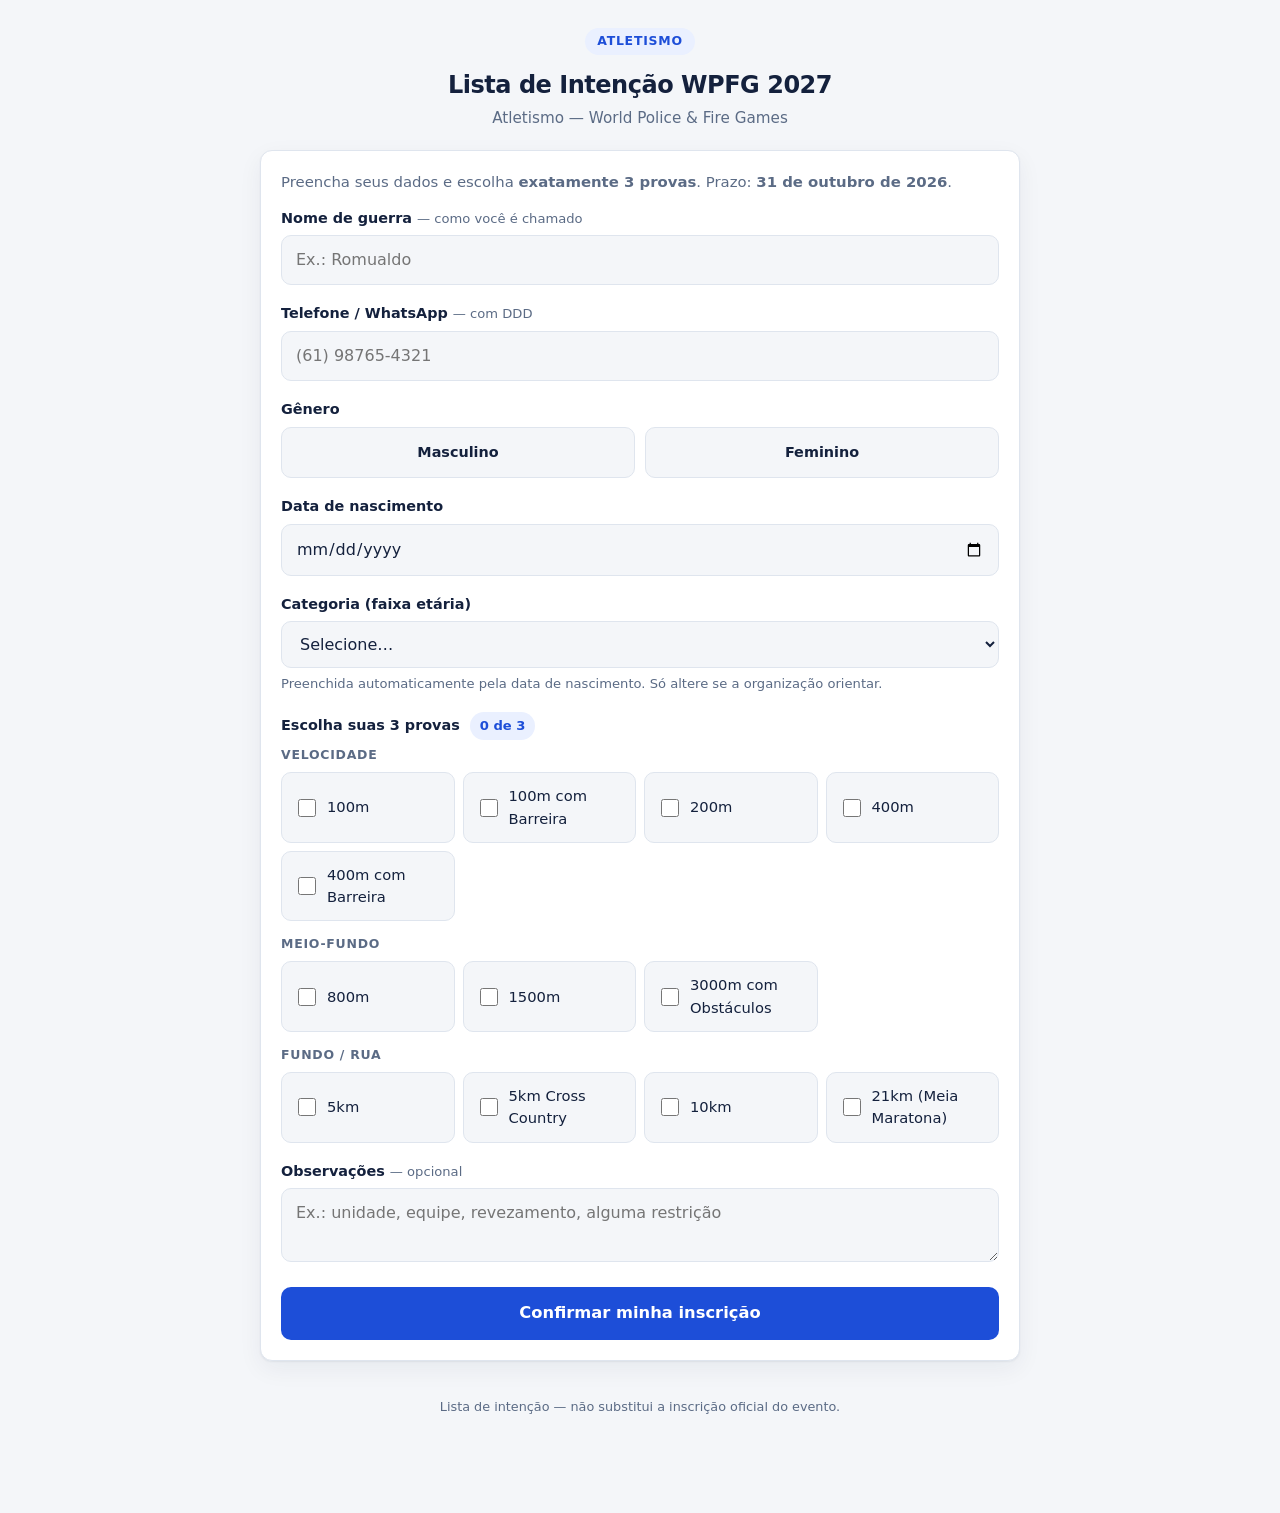
==== index.html @ 8f78e877 "Lista de Intencao WPFG 2027 - formulario de inscricao + painel do organizador Site estatico com Supa" ====
<!doctype html>
<html lang="pt-BR">
<head>
<meta charset="utf-8">
<meta name="viewport" content="width=device-width, initial-scale=1">
<title>Lista de Intenção WPFG 2027 - Atletismo</title>
<meta name="description" content="Formulário de intenção de participação no atletismo dos World Police &amp; Fire Games 2027.">
<link rel="stylesheet" href="assets/styles.css">
</head>
<body>
<div class="container">

  <header class="topo">
    <span class="faixa">Atletismo</span>
    <h1 id="titulo">Lista de Intenção WPFG 2027</h1>
    <p id="subtitulo">World Police &amp; Fire Games</p>
  </header>

  <div id="avisoLocal" class="aviso aviso-atencao" hidden>
    <strong>Modo de teste.</strong> O banco de dados ainda não foi configurado —
    as inscrições ficam salvas apenas neste navegador. Veja o
    <code>README.md</code> para publicar de verdade.
  </div>

  <div id="telaFormulario">
    <div class="card">
      <p style="margin-top:0;color:var(--suave);font-size:.93rem">
        Preencha seus dados e escolha <strong>exatamente 3 provas</strong>.
        Prazo: <strong id="prazo">—</strong>.
      </p>

      <form id="form" novalidate>

        <div class="campo">
          <label for="nome">Nome de guerra <span class="dica">— como você é chamado</span></label>
          <input type="text" id="nome" name="nome" autocomplete="name" placeholder="Ex.: Romualdo" maxlength="40" required>
        </div>

        <div class="campo">
          <label for="telefone">Telefone / WhatsApp <span class="dica">— com DDD</span></label>
          <input type="tel" id="telefone" name="telefone" inputmode="numeric" placeholder="(61) 98765-4321" required>
        </div>

        <div class="campo">
          <label>Gênero</label>
          <div class="genero">
            <label><input type="radio" name="genero" value="Masculino" required><span>Masculino</span></label>
            <label><input type="radio" name="genero" value="Feminino"><span>Feminino</span></label>
          </div>
        </div>

        <div class="campo">
          <label for="nascimento">Data de nascimento</label>
          <input type="date" id="nascimento" name="nascimento" required>
          <div id="categoriaAuto" class="categoria-auto" hidden></div>
        </div>

        <div class="campo">
          <label for="categoria">Categoria (faixa etária)</label>
          <select id="categoria" name="categoria" required>
            <option value="">Selecione…</option>
          </select>
          <p class="dica" style="margin:6px 0 0">
            Preenchida automaticamente pela data de nascimento. Só altere se a organização orientar.
          </p>
        </div>

        <div class="campo">
          <label style="display:flex;align-items:center;gap:10px;flex-wrap:wrap">
            Escolha suas 3 provas
            <span id="contador" class="contador">0 de 3</span>
          </label>
          <div id="listaProvas"></div>
        </div>

        <div class="campo">
          <label for="observacoes">Observações <span class="dica">— opcional</span></label>
          <textarea id="observacoes" name="observacoes" rows="2" maxlength="200"
            placeholder="Ex.: unidade, equipe, revezamento, alguma restrição"></textarea>
        </div>

        <div id="erro" class="aviso aviso-erro" hidden></div>

        <button type="submit" id="enviar" class="btn-principal">Confirmar minha inscrição</button>
      </form>
    </div>
  </div>

  <div id="telaSucesso" class="card sucesso" hidden>
    <div class="marca">✅</div>
    <h2>Inscrição registrada!</h2>
    <p style="color:var(--suave);margin:0">Sua intenção de participação foi enviada para a organização.</p>
    <dl class="resumo" id="resumo"></dl>
    <div style="margin-top:22px;display:flex;gap:8px;justify-content:center;flex-wrap:wrap">
      <button type="button" class="btn-sec" id="btnOutro">Inscrever outro atleta</button>
      <a id="btnDuvidas" class="btn-sec" style="text-decoration:none;display:none" target="_blank" rel="noopener">Falar com o organizador</a>
    </div>
  </div>

  <p class="rodape">Lista de intenção — não substitui a inscrição oficial do evento.</p>
</div>

<script src="config.js"></script>
<script src="assets/dados.js"></script>
<script src="assets/api.js"></script>
<script>
(function () {
  const $ = function (id) { return document.getElementById(id); };
  const selecionadas = new Set();

  /* ---------- textos vindos do config ---------- */
  if (CONFIG.EVENTO) { $('titulo').textContent = CONFIG.EVENTO; document.title = CONFIG.EVENTO; }
  if (CONFIG.SUBTITULO) $('subtitulo').textContent = CONFIG.SUBTITULO;
  $('prazo').textContent = CONFIG.PRAZO || 'a definir';
  if (!supabaseConfigurado()) $('avisoLocal').hidden = false;
  if (CONFIG.WHATSAPP_ORGANIZADOR) {
    const a = $('btnDuvidas');
    a.href = linkWhatsApp(CONFIG.WHATSAPP_ORGANIZADOR, 'Olá! Falo sobre a lista do WPFG 2027.');
    a.style.display = 'inline-block';
  }

  /* ---------- categorias ---------- */
  const selCategoria = $('categoria');
  CATEGORIAS.forEach(function (c) {
    const o = document.createElement('option');
    o.value = c; o.textContent = c;
    selCategoria.appendChild(o);
  });

  /* ---------- provas ---------- */
  const lista = $('listaProvas');
  GRUPOS_PROVAS.forEach(function (grupo) {
    const bloco = document.createElement('div');
    bloco.className = 'grupo-provas';
    const h = document.createElement('h3');
    h.textContent = grupo.nome;
    bloco.appendChild(h);

    const grade = document.createElement('div');
    grade.className = 'provas';
    grupo.provas.forEach(function (prova) {
      const lab = document.createElement('label');
      lab.className = 'prova';
      const inp = document.createElement('input');
      inp.type = 'checkbox';
      inp.value = prova;
      lab.appendChild(inp);
      lab.appendChild(document.createTextNode(prova));
      inp.addEventListener('change', function () {
        if (inp.checked) {
          if (selecionadas.size >= 3) { inp.checked = false; return; }
          selecionadas.add(prova);
        } else {
          selecionadas.delete(prova);
        }
        atualizarContador();
      });
      grade.appendChild(lab);
    });
    bloco.appendChild(grade);
    lista.appendChild(bloco);
  });

  function atualizarContador() {
    const c = $('contador');
    c.textContent = selecionadas.size + ' de 3';
    c.classList.toggle('completo', selecionadas.size === 3);
    document.querySelectorAll('.prova').forEach(function (lab) {
      const inp = lab.querySelector('input');
      const bloqueia = selecionadas.size >= 3 && !inp.checked;
      lab.classList.toggle('bloqueada', bloqueia);
      inp.disabled = bloqueia;
    });
  }
  atualizarContador();

  /* ---------- telefone com máscara ---------- */
  const tel = $('telefone');
  tel.addEventListener('input', function () { tel.value = formatarTelefone(tel.value); });

  /* ---------- categoria automática ---------- */
  const nasc = $('nascimento');
  nasc.addEventListener('change', function () {
    const box = $('categoriaAuto');
    const idade = idadeNaReferencia(nasc.value);
    const cat = categoriaPorIdade(idade);
    if (cat) {
      selCategoria.value = cat;
      box.className = 'categoria-auto';
      box.textContent = 'Em ' + DATA_REFERENCIA.slice(0, 4) + ' você terá ' + idade + ' anos → categoria ' + cat + '.';
      box.hidden = false;
    } else if (idade !== null) {
      box.className = 'categoria-auto erro';
      box.textContent = 'Idade calculada: ' + idade + ' anos. A categoria mínima é 18 anos — confira a data.';
      box.hidden = false;
    } else {
      box.hidden = true;
    }
  });

  /* ---------- envio ---------- */
  function mostrarErro(msg) {
    const e = $('erro');
    e.textContent = msg;
    e.hidden = false;
    e.scrollIntoView({ behavior: 'smooth', block: 'center' });
  }

  $('form').addEventListener('submit', async function (ev) {
    ev.preventDefault();
    $('erro').hidden = true;

    const nome = $('nome').value.trim();
    const generoEl = document.querySelector('input[name=genero]:checked');
    const provas = Array.from(selecionadas);

    if (nome.length < 2) return mostrarErro('Escreva seu nome de guerra.');
    if (!telefoneValido(tel.value)) return mostrarErro('Telefone inválido. Use DDD + número, ex.: (61) 98765-4321.');
    if (!generoEl) return mostrarErro('Escolha o gênero.');
    if (!nasc.value) return mostrarErro('Informe a data de nascimento.');
    if (!selCategoria.value) return mostrarErro('Selecione a categoria (faixa etária).');
    if (provas.length !== 3) return mostrarErro('Escolha exatamente 3 provas — você marcou ' + provas.length + '.');

    const atleta = {
      nome: nome,
      telefone: somenteDigitos(tel.value),
      genero: generoEl.value,
      nascimento: nasc.value,
      categoria: selCategoria.value,
      prova1: provas[0],
      prova2: provas[1],
      prova3: provas[2],
      observacoes: $('observacoes').value.trim() || null
    };

    const btn = $('enviar');
    btn.disabled = true;
    btn.textContent = 'Enviando…';
    try {
      await inscrever(atleta);
      mostrarSucesso(atleta);
    } catch (err) {
      mostrarErro(err.duplicado
        ? 'Este telefone já está inscrito. Se precisar corrigir algo, fale com o organizador.'
        : ('Não consegui enviar: ' + err.message));
    } finally {
      btn.disabled = false;
      btn.textContent = 'Confirmar minha inscrição';
    }
  });

  function mostrarSucesso(a) {
    const linhas = [
      ['Nome de guerra', a.nome],
      ['Telefone', formatarTelefone(a.telefone)],
      ['Gênero', a.genero],
      ['Categoria', a.categoria],
      ['Prova 1', a.prova1],
      ['Prova 2', a.prova2],
      ['Prova 3', a.prova3]
    ];
    const dl = $('resumo');
    dl.innerHTML = '';
    linhas.forEach(function (l) {
      const div = document.createElement('div');
      const dt = document.createElement('dt');
      dt.textContent = l[0];
      const st = document.createElement('strong');
      st.textContent = l[1];
      div.appendChild(dt);
      div.appendChild(st);
      dl.appendChild(div);
    });
    $('telaFormulario').hidden = true;
    $('telaSucesso').hidden = false;
    window.scrollTo({ top: 0, behavior: 'smooth' });
  }

  $('btnOutro').addEventListener('click', function () {
    $('form').reset();
    selecionadas.clear();
    document.querySelectorAll('.prova input').forEach(function (i) { i.checked = false; });
    atualizarContador();
    $('categoriaAuto').hidden = true;
    $('telaSucesso').hidden = true;
    $('telaFormulario').hidden = false;
    window.scrollTo({ top: 0, behavior: 'smooth' });
  });
})();
</script>
</body>
</html>
---- assets/styles.css ----
:root {
  --bg: #f4f6f9;
  --card: #ffffff;
  --texto: #14213d;
  --suave: #5b6b85;
  --borda: #dfe5ee;
  --azul: #1d4ed8;
  --azul-claro: #eaf0ff;
  --vermelho: #be123c;
  --vermelho-claro: #ffeef3;
  --verde: #047857;
  --verde-claro: #e7f6f0;
  --amarelo-claro: #fff7e6;
  --amarelo-borda: #f0c674;
  --raio: 12px;
  --sombra: 0 1px 2px rgba(20, 33, 61, .06), 0 8px 24px rgba(20, 33, 61, .06);
}

@media (prefers-color-scheme: dark) {
  :root {
    --bg: #0e1420;
    --card: #161d2b;
    --texto: #e8edf6;
    --suave: #9aa8c0;
    --borda: #27324a;
    --azul: #6b9bff;
    --azul-claro: #1b2740;
    --vermelho: #ff8ba7;
    --vermelho-claro: #331a24;
    --verde: #4ade9f;
    --verde-claro: #133029;
    --amarelo-claro: #2e2717;
    --amarelo-borda: #6b5726;
    --sombra: 0 1px 2px rgba(0, 0, 0, .3), 0 8px 24px rgba(0, 0, 0, .25);
  }
}

* { box-sizing: border-box; }

body {
  margin: 0;
  padding: 0 16px 64px;
  background: var(--bg);
  color: var(--texto);
  font-family: system-ui, -apple-system, "Segoe UI", Roboto, sans-serif;
  font-size: 16px;
  line-height: 1.5;
  -webkit-text-size-adjust: 100%;
}

.container { max-width: 760px; margin: 0 auto; }
.container-largo { max-width: 1100px; margin: 0 auto; }

header.topo {
  text-align: center;
  padding: 28px 8px 20px;
}
header.topo h1 { font-size: 1.5rem; margin: 0 0 4px; letter-spacing: -.02em; }
header.topo p { margin: 0; color: var(--suave); font-size: .95rem; }
.faixa {
  display: inline-block;
  margin-bottom: 12px;
  padding: 4px 12px;
  border-radius: 999px;
  background: var(--azul-claro);
  color: var(--azul);
  font-size: .78rem;
  font-weight: 600;
  letter-spacing: .06em;
  text-transform: uppercase;
}

.card {
  background: var(--card);
  border: 1px solid var(--borda);
  border-radius: var(--raio);
  box-shadow: var(--sombra);
  padding: 20px;
  margin-bottom: 16px;
}

label { display: block; font-weight: 600; font-size: .9rem; margin-bottom: 6px; }
.dica { font-weight: 400; color: var(--suave); font-size: .82rem; }

input[type=text], input[type=tel], input[type=date], select, textarea {
  width: 100%;
  padding: 12px 14px;
  font: inherit;
  color: var(--texto);
  background: var(--bg);
  border: 1px solid var(--borda);
  border-radius: 10px;
  outline: none;
}
input:focus, select:focus, textarea:focus {
  border-color: var(--azul);
  box-shadow: 0 0 0 3px var(--azul-claro);
}
.campo { margin-bottom: 18px; }

.genero { display: grid; grid-template-columns: 1fr 1fr; gap: 10px; }
.genero label {
  margin: 0;
  padding: 14px;
  text-align: center;
  border: 1px solid var(--borda);
  border-radius: 10px;
  background: var(--bg);
  cursor: pointer;
  font-weight: 600;
}
.genero input { position: absolute; opacity: 0; }
.genero input:checked + span { color: var(--azul); }
.genero label:has(input:checked) {
  border-color: var(--azul);
  background: var(--azul-claro);
  box-shadow: 0 0 0 1px var(--azul);
}
.genero label:has(input[value=Feminino]:checked) {
  border-color: var(--vermelho);
  background: var(--vermelho-claro);
  box-shadow: 0 0 0 1px var(--vermelho);
}
.genero label:has(input[value=Feminino]:checked) span { color: var(--vermelho); }

.categoria-auto {
  margin-top: 8px;
  padding: 10px 12px;
  border-radius: 10px;
  background: var(--verde-claro);
  color: var(--verde);
  font-weight: 600;
  font-size: .9rem;
}
.categoria-auto.erro { background: var(--vermelho-claro); color: var(--vermelho); }

.grupo-provas { margin-bottom: 14px; }
.grupo-provas h3 {
  font-size: .78rem;
  text-transform: uppercase;
  letter-spacing: .06em;
  color: var(--suave);
  margin: 0 0 8px;
}
.provas { display: grid; grid-template-columns: repeat(auto-fill, minmax(150px, 1fr)); gap: 8px; }
.prova {
  position: relative;
  display: flex;
  align-items: center;
  gap: 8px;
  padding: 12px;
  border: 1px solid var(--borda);
  border-radius: 10px;
  background: var(--bg);
  cursor: pointer;
  font-size: .92rem;
  font-weight: 500;
  margin: 0;
}
.prova input { width: 18px; height: 18px; accent-color: var(--azul); flex: none; }
.prova:has(input:checked) {
  border-color: var(--azul);
  background: var(--azul-claro);
  color: var(--azul);
  font-weight: 600;
}
.prova.bloqueada { opacity: .45; cursor: not-allowed; }

.contador {
  display: inline-block;
  padding: 4px 10px;
  border-radius: 999px;
  font-size: .82rem;
  font-weight: 700;
  background: var(--azul-claro);
  color: var(--azul);
}
.contador.completo { background: var(--verde-claro); color: var(--verde); }

button {
  font: inherit;
  font-weight: 600;
  border-radius: 10px;
  border: 1px solid transparent;
  padding: 13px 18px;
  cursor: pointer;
}
.btn-principal { width: 100%; background: var(--azul); color: #fff; font-size: 1.02rem; }
.btn-principal:disabled { opacity: .5; cursor: not-allowed; }
.btn-sec {
  background: var(--card);
  color: var(--texto);
  border-color: var(--borda);
  padding: 9px 14px;
  font-size: .88rem;
}
.btn-sec:hover { border-color: var(--azul); color: var(--azul); }
.btn-verde { background: var(--verde); color: #fff; }

.aviso {
  padding: 12px 14px;
  border-radius: 10px;
  font-size: .9rem;
  margin-bottom: 16px;
}
.aviso-erro { background: var(--vermelho-claro); color: var(--vermelho); }
.aviso-ok { background: var(--verde-claro); color: var(--verde); }
.aviso-atencao { background: var(--amarelo-claro); border: 1px solid var(--amarelo-borda); }

.sucesso { text-align: center; padding: 28px 20px; }
.sucesso .marca { font-size: 3rem; line-height: 1; }
.sucesso h2 { margin: 12px 0 6px; }
.resumo {
  text-align: left;
  margin: 20px auto 0;
  max-width: 420px;
  border-top: 1px solid var(--borda);
}
.resumo div {
  display: flex;
  justify-content: space-between;
  gap: 16px;
  padding: 10px 2px;
  border-bottom: 1px solid var(--borda);
  font-size: .92rem;
}
.resumo dt { color: var(--suave); }
.resumo strong { text-align: right; }

/* ---------- painel ---------- */
.barra {
  display: flex;
  flex-wrap: wrap;
  gap: 8px;
  align-items: center;
  margin-bottom: 16px;
}
.barra .espaco { flex: 1; }

.metricas { display: grid; grid-template-columns: repeat(auto-fit, minmax(130px, 1fr)); gap: 10px; margin-bottom: 16px; }
.metrica { background: var(--card); border: 1px solid var(--borda); border-radius: var(--raio); padding: 14px; }
.metrica b { display: block; font-size: 1.7rem; line-height: 1.1; }
.metrica span { color: var(--suave); font-size: .82rem; }

.tabela-wrap { overflow-x: auto; }
table { width: 100%; border-collapse: collapse; font-size: .9rem; }
th, td { padding: 9px 10px; text-align: left; border-bottom: 1px solid var(--borda); white-space: nowrap; }
th { font-size: .76rem; text-transform: uppercase; letter-spacing: .05em; color: var(--suave); font-weight: 700; }
tbody tr:nth-child(even) { background: color-mix(in srgb, var(--bg) 55%, transparent); }
td.provas-cel { white-space: normal; }

h2.genero-titulo {
  margin: 24px 0 10px;
  font-size: 1.15rem;
  display: flex;
  align-items: center;
  gap: 8px;
}
h2.masc { color: var(--azul); }
h2.fem { color: var(--vermelho); }
tr.faixa-linha td {
  background: var(--azul-claro);
  font-weight: 700;
  font-size: .84rem;
  color: var(--azul);
}
.fem tr.faixa-linha td, .bloco-fem tr.faixa-linha td { background: var(--vermelho-claro); color: var(--vermelho); }

a { color: var(--azul); }
.vazio { color: var(--suave); text-align: center; padding: 28px; }
.rodape { text-align: center; color: var(--suave); font-size: .8rem; padding: 20px 0; }
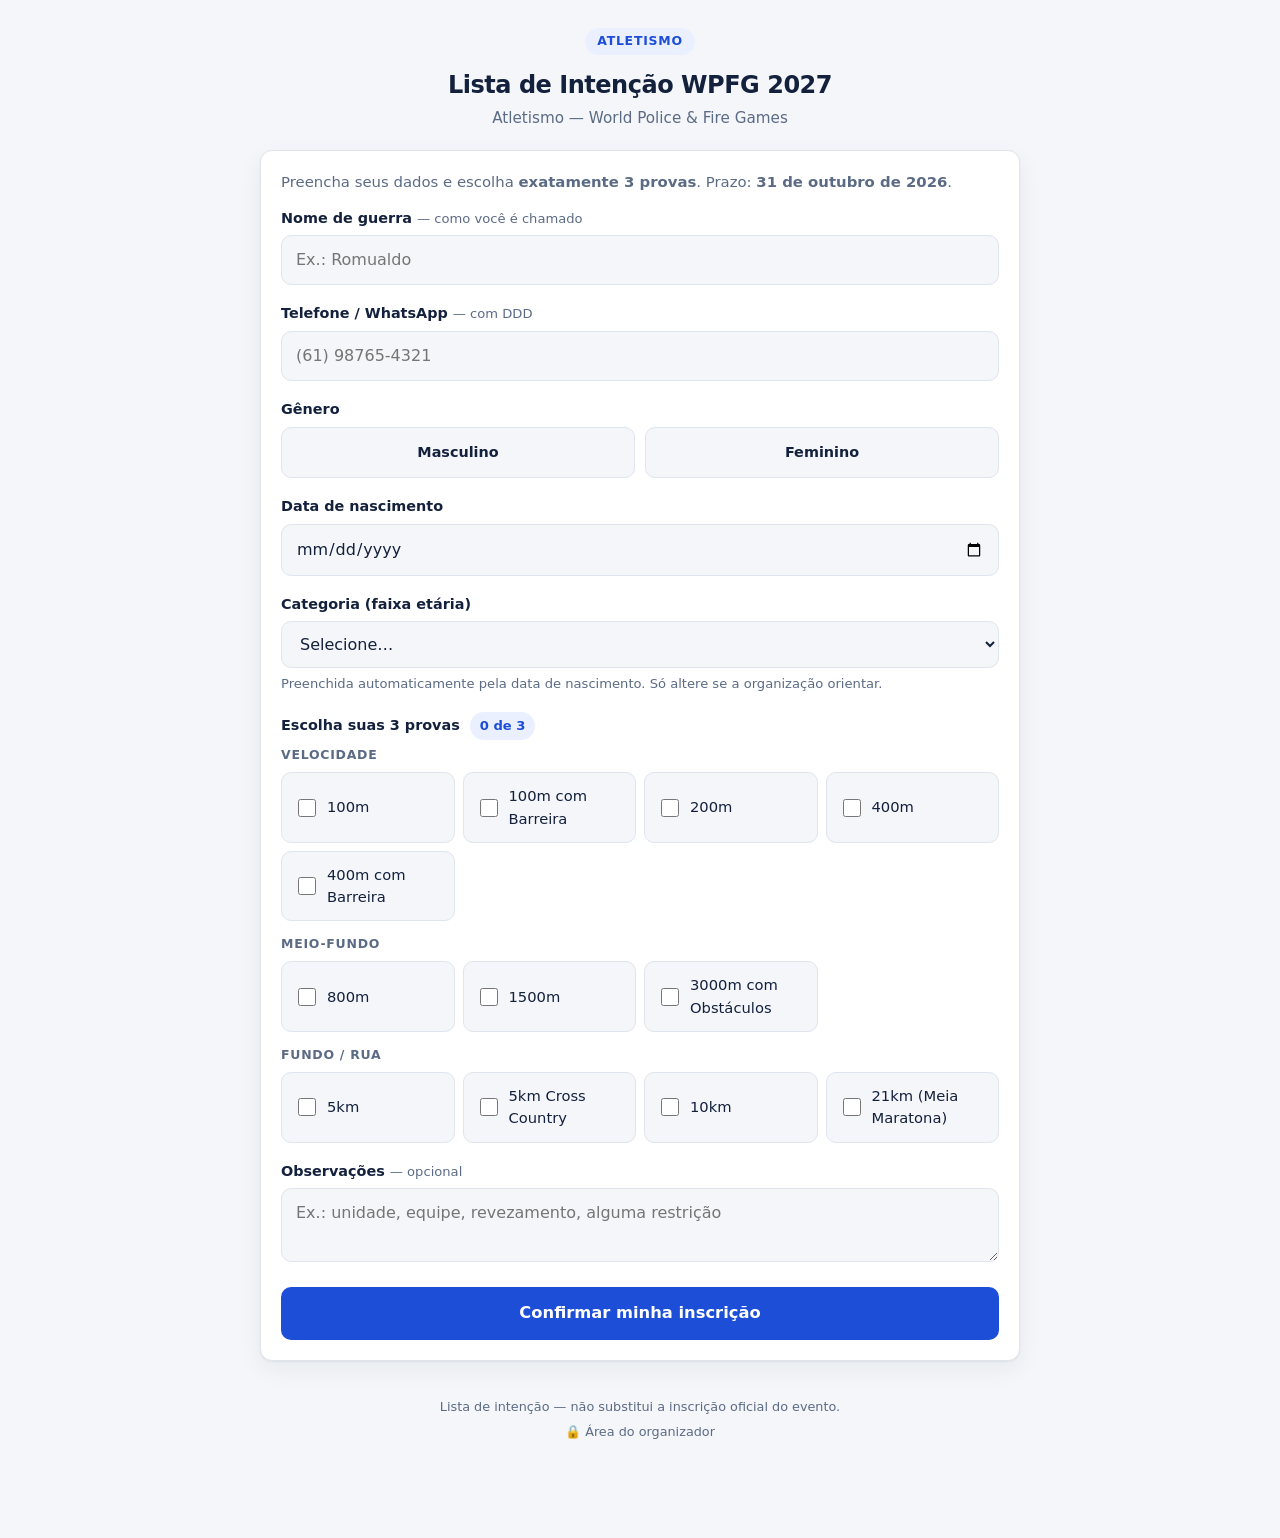
==== commit 5e4173c9: "Acesso do organizador por senha, no mesmo link dos atletas O painel deixa de exigir a chave service_" ====
--- a/index.html
+++ b/index.html
@@ -97,7 +97,10 @@
     </div>
   </div>
 
-  <p class="rodape">Lista de intenção — não substitui a inscrição oficial do evento.</p>
+  <p class="rodape">
+    Lista de intenção — não substitui a inscrição oficial do evento.<br>
+    <a href="admin.html" class="link-admin">🔒 Área do organizador</a>
+  </p>
 </div>
 
 <script src="config.js"></script>
--- a/assets/styles.css
+++ b/assets/styles.css
@@ -82,7 +82,7 @@
 label { display: block; font-weight: 600; font-size: .9rem; margin-bottom: 6px; }
 .dica { font-weight: 400; color: var(--suave); font-size: .82rem; }
 
-input[type=text], input[type=tel], input[type=date], select, textarea {
+input[type=text], input[type=tel], input[type=date], input[type=password], select, textarea {
   width: 100%;
   padding: 12px 14px;
   font: inherit;
@@ -269,3 +269,12 @@
 a { color: var(--azul); }
 .vazio { color: var(--suave); text-align: center; padding: 28px; }
 .rodape { text-align: center; color: var(--suave); font-size: .8rem; padding: 20px 0; }
+
+.link-admin {
+  display: inline-block;
+  margin-top: 6px;
+  color: var(--suave);
+  text-decoration: none;
+  font-size: .8rem;
+}
+.link-admin:hover { color: var(--azul); text-decoration: underline; }
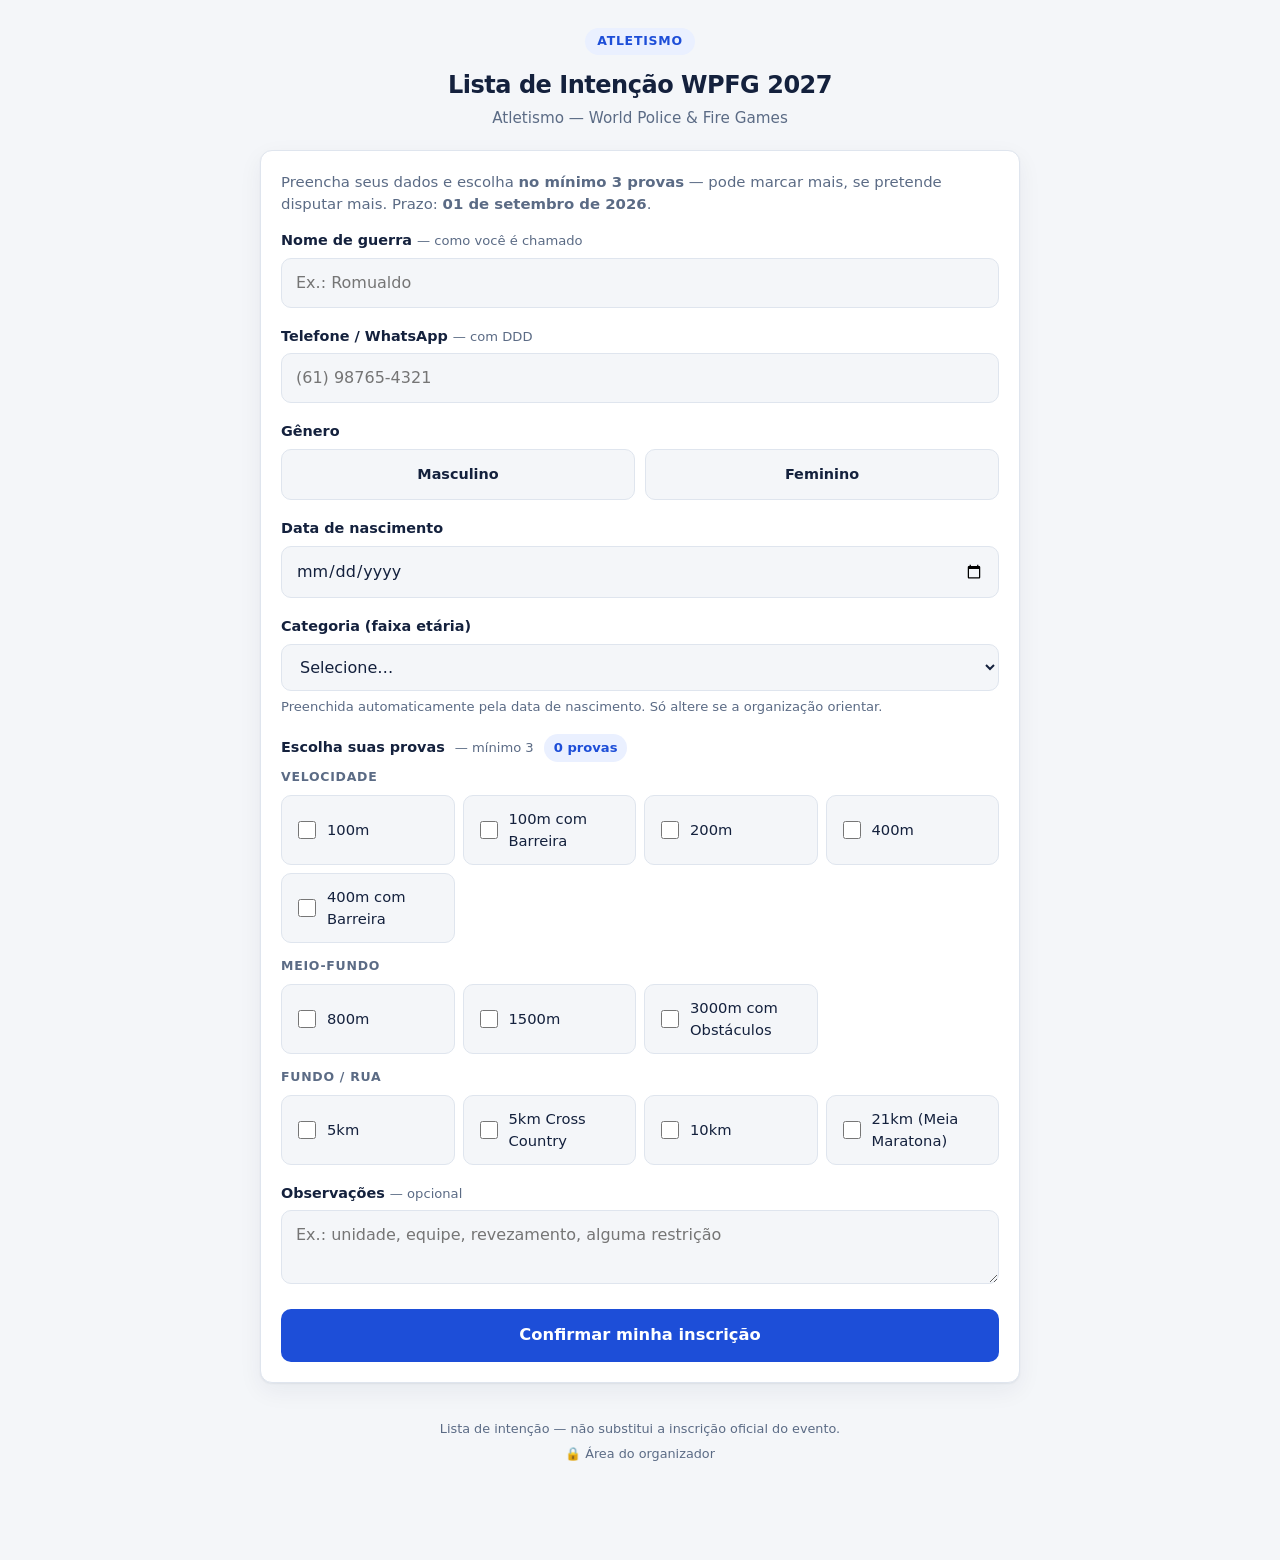
==== commit 5f47f34a: "Idade pela data dos Jogos e numero livre de provas (minimo 3) Categoria: a referencia passa a ser 21" ====
--- a/index.html
+++ b/index.html
@@ -25,8 +25,8 @@
   <div id="telaFormulario">
     <div class="card">
       <p style="margin-top:0;color:var(--suave);font-size:.93rem">
-        Preencha seus dados e escolha <strong>exatamente 3 provas</strong>.
-        Prazo: <strong id="prazo">—</strong>.
+        Preencha seus dados e escolha <strong>no mínimo 3 provas</strong> —
+        pode marcar mais, se pretende disputar mais. Prazo: <strong id="prazo">—</strong>.
       </p>
 
       <form id="form" novalidate>
@@ -67,8 +67,8 @@
 
         <div class="campo">
           <label style="display:flex;align-items:center;gap:10px;flex-wrap:wrap">
-            Escolha suas 3 provas
-            <span id="contador" class="contador">0 de 3</span>
+            Escolha suas provas <span class="dica">— mínimo 3</span>
+            <span id="contador" class="contador">0 provas</span>
           </label>
           <div id="listaProvas"></div>
         </div>
@@ -150,12 +150,8 @@
       lab.appendChild(inp);
       lab.appendChild(document.createTextNode(prova));
       inp.addEventListener('change', function () {
-        if (inp.checked) {
-          if (selecionadas.size >= 3) { inp.checked = false; return; }
-          selecionadas.add(prova);
-        } else {
-          selecionadas.delete(prova);
-        }
+        if (inp.checked) selecionadas.add(prova);
+        else selecionadas.delete(prova);
         atualizarContador();
       });
       grade.appendChild(lab);
@@ -165,15 +161,11 @@
   });
 
   function atualizarContador() {
+    const n = selecionadas.size;
     const c = $('contador');
-    c.textContent = selecionadas.size + ' de 3';
-    c.classList.toggle('completo', selecionadas.size === 3);
-    document.querySelectorAll('.prova').forEach(function (lab) {
-      const inp = lab.querySelector('input');
-      const bloqueia = selecionadas.size >= 3 && !inp.checked;
-      lab.classList.toggle('bloqueada', bloqueia);
-      inp.disabled = bloqueia;
-    });
+    c.textContent = n === 1 ? '1 prova' : n + ' provas';
+    if (n > 0 && n < 3) c.textContent += ' — faltam ' + (3 - n);
+    c.classList.toggle('completo', n >= 3);
   }
   atualizarContador();
 
@@ -190,7 +182,8 @@
     if (cat) {
       selCategoria.value = cat;
       box.className = 'categoria-auto';
-      box.textContent = 'Em ' + DATA_REFERENCIA.slice(0, 4) + ' você terá ' + idade + ' anos → categoria ' + cat + '.';
+      box.textContent = 'Na data dos Jogos (' + dataBR(EVENTO_INICIO) + ' a ' +
+        dataBR(EVENTO_FIM) + ') você terá ' + idade + ' anos → categoria ' + cat + '.';
       box.hidden = false;
     } else if (idade !== null) {
       box.className = 'categoria-auto erro';
@@ -222,7 +215,8 @@
     if (!generoEl) return mostrarErro('Escolha o gênero.');
     if (!nasc.value) return mostrarErro('Informe a data de nascimento.');
     if (!selCategoria.value) return mostrarErro('Selecione a categoria (faixa etária).');
-    if (provas.length !== 3) return mostrarErro('Escolha exatamente 3 provas — você marcou ' + provas.length + '.');
+    if (provas.length < 3) return mostrarErro('Escolha no mínimo 3 provas — você marcou ' +
+      (provas.length === 1 ? 'apenas 1' : provas.length) + '.');
 
     const atleta = {
       nome: nome,
@@ -230,6 +224,7 @@
       genero: generoEl.value,
       nascimento: nasc.value,
       categoria: selCategoria.value,
+      provas: provas,
       prova1: provas[0],
       prova2: provas[1],
       prova3: provas[2],
@@ -257,11 +252,11 @@
       ['Nome de guerra', a.nome],
       ['Telefone', formatarTelefone(a.telefone)],
       ['Gênero', a.genero],
-      ['Categoria', a.categoria],
-      ['Prova 1', a.prova1],
-      ['Prova 2', a.prova2],
-      ['Prova 3', a.prova3]
+      ['Categoria', a.categoria]
     ];
+    a.provas.forEach(function (prova, i) {
+      linhas.push(['Prova ' + (i + 1), prova]);
+    });
     const dl = $('resumo');
     dl.innerHTML = '';
     linhas.forEach(function (l) {
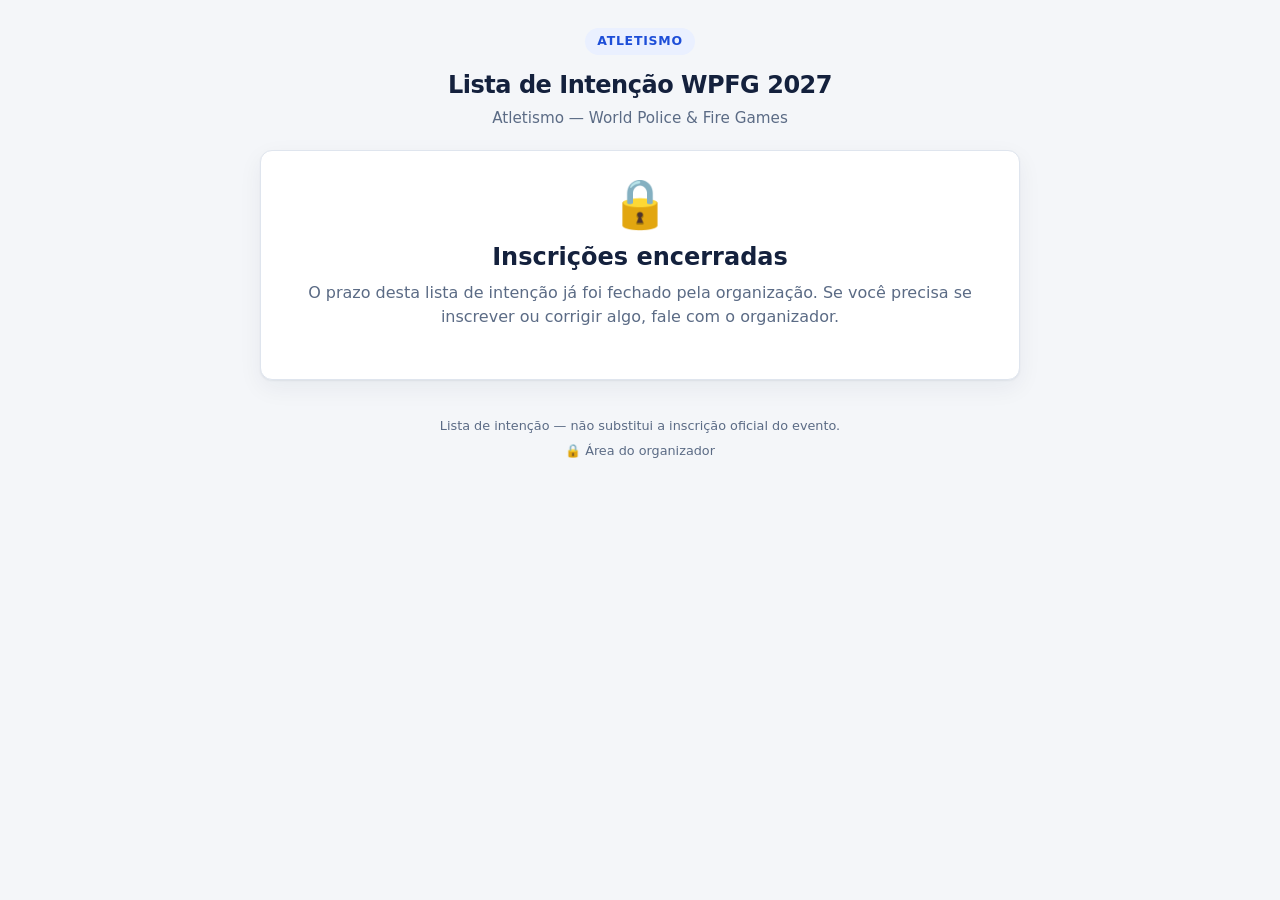
==== commit adbf9e1e: "Interruptor de inscricoes abertas/encerradas no painel O estado fica numa tabela de ajustes no banco" ====
--- a/index.html
+++ b/index.html
@@ -22,7 +22,21 @@
     <code>README.md</code> para publicar de verdade.
   </div>
 
-  <div id="telaFormulario">
+  <p id="carregando" class="vazio">Carregando…</p>
+
+  <div id="telaFechado" class="card sucesso" hidden>
+    <div class="marca">🔒</div>
+    <h2>Inscrições encerradas</h2>
+    <p style="color:var(--suave);margin:0">
+      O prazo desta lista de intenção já foi fechado pela organização.
+      Se você precisa se inscrever ou corrigir algo, fale com o organizador.
+    </p>
+    <div style="margin-top:22px">
+      <a id="btnDuvidasFechado" class="btn-sec" style="text-decoration:none;display:none" target="_blank" rel="noopener">Falar com o organizador</a>
+    </div>
+  </div>
+
+  <div id="telaFormulario" hidden>
     <div class="card">
       <p style="margin-top:0;color:var(--suave);font-size:.93rem">
         Preencha seus dados e escolha <strong>no mínimo 3 provas</strong> —
@@ -117,9 +131,11 @@
   $('prazo').textContent = CONFIG.PRAZO || 'a definir';
   if (!supabaseConfigurado()) $('avisoLocal').hidden = false;
   if (CONFIG.WHATSAPP_ORGANIZADOR) {
-    const a = $('btnDuvidas');
-    a.href = linkWhatsApp(CONFIG.WHATSAPP_ORGANIZADOR, 'Olá! Falo sobre a lista do WPFG 2027.');
-    a.style.display = 'inline-block';
+    const link = linkWhatsApp(CONFIG.WHATSAPP_ORGANIZADOR, 'Olá! Falo sobre a lista do WPFG 2027.');
+    [$('btnDuvidas'), $('btnDuvidasFechado')].forEach(function (a) {
+      a.href = link;
+      a.style.display = 'inline-block';
+    });
   }
 
   /* ---------- categorias ---------- */
@@ -238,6 +254,12 @@
       await inscrever(atleta);
       mostrarSucesso(atleta);
     } catch (err) {
+      if (err.bloqueado) {
+        $('telaFormulario').hidden = true;
+        $('telaFechado').hidden = false;
+        window.scrollTo({ top: 0, behavior: 'smooth' });
+        return;
+      }
       mostrarErro(err.duplicado
         ? 'Este telefone já está inscrito. Se precisar corrigir algo, fale com o organizador.'
         : ('Não consegui enviar: ' + err.message));
@@ -274,6 +296,14 @@
     window.scrollTo({ top: 0, behavior: 'smooth' });
   }
 
+  /* ---------- inscrições abertas? ---------- */
+  (async function () {
+    const aberto = await inscricoesAbertas();
+    $('carregando').hidden = true;
+    if (aberto) $('telaFormulario').hidden = false;
+    else $('telaFechado').hidden = false;
+  })();
+
   $('btnOutro').addEventListener('click', function () {
     $('form').reset();
     selecionadas.clear();
--- a/assets/styles.css
+++ b/assets/styles.css
@@ -278,3 +278,30 @@
   font-size: .8rem;
 }
 .link-admin:hover { color: var(--azul); text-decoration: underline; }
+
+/* faixa de inscrições abertas / encerradas (painel) */
+.estado {
+  display: flex;
+  align-items: center;
+  gap: 14px;
+  padding: 14px 18px;
+  margin-bottom: 16px;
+  border-radius: var(--raio);
+  border: 1px solid var(--verde);
+  background: var(--verde-claro);
+  color: var(--verde);
+}
+.estado.fechado {
+  border-color: var(--vermelho);
+  background: var(--vermelho-claro);
+  color: var(--vermelho);
+}
+.estado-icone { font-size: 1.6rem; line-height: 1; }
+.estado-texto { flex: 1; display: flex; flex-direction: column; }
+.estado-texto strong { font-size: 1rem; }
+.estado-texto span { font-size: .84rem; opacity: .85; color: inherit; }
+.estado .btn-sec { flex: none; }
+@media (max-width: 520px) {
+  .estado { flex-wrap: wrap; }
+  .estado .btn-sec { width: 100%; }
+}
